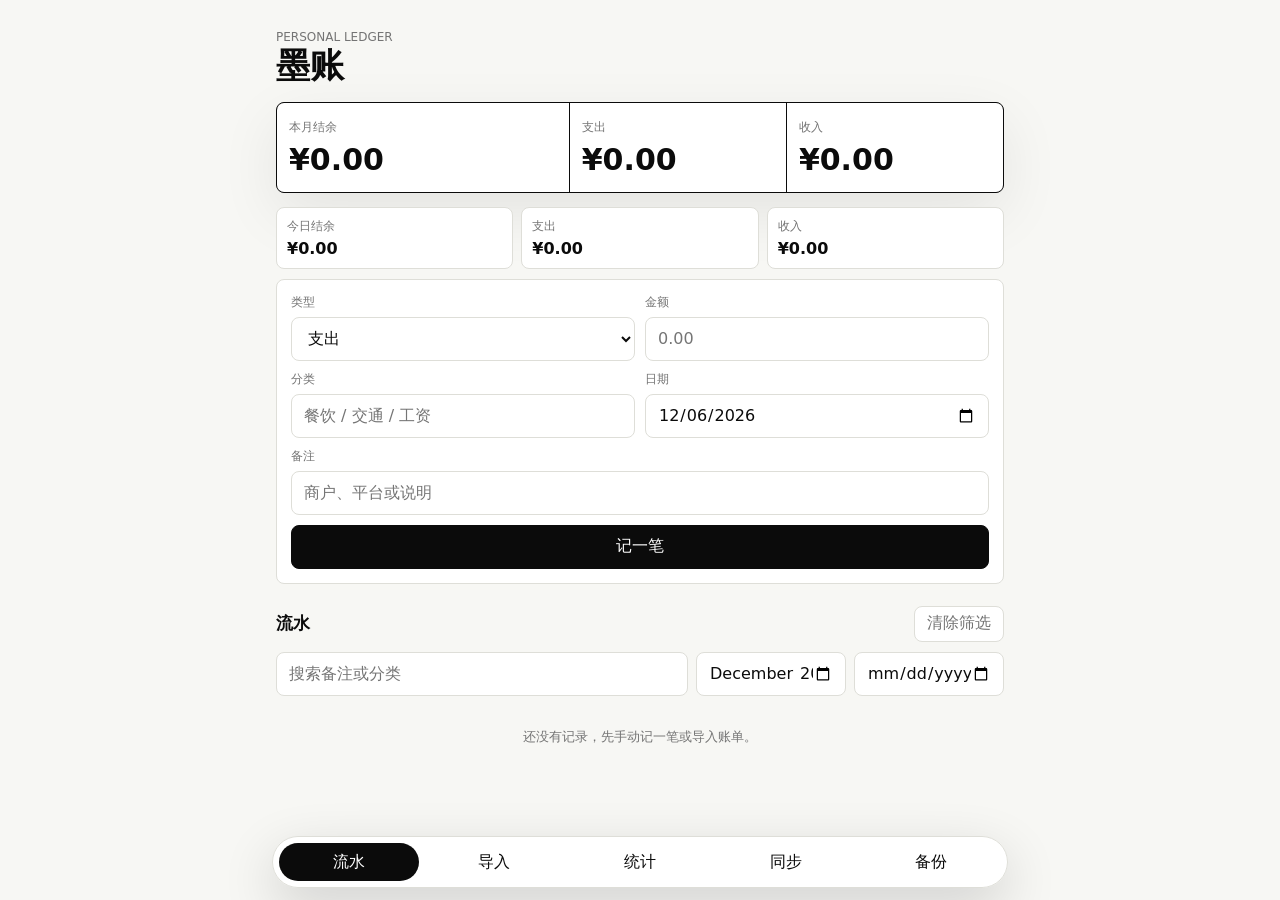
==== index.html @ 73575905 "Improve Supabase sync diagnostics" ====
<!doctype html>
<html lang="zh-CN">
  <head>
    <meta charset="utf-8" />
    <meta name="viewport" content="width=device-width, initial-scale=1, viewport-fit=cover" />
    <meta name="theme-color" content="#0b0b0b" />
    <meta name="apple-mobile-web-app-capable" content="yes" />
    <meta name="apple-mobile-web-app-title" content="墨账" />
    <meta name="apple-mobile-web-app-status-bar-style" content="black-translucent" />
    <title>墨账</title>
    <link rel="manifest" href="manifest.webmanifest" />
    <link rel="stylesheet" href="styles.css" />
  </head>
  <body>
    <main class="shell">
      <header class="topbar">
        <div>
          <p class="eyebrow">Personal Ledger</p>
          <h1>墨账</h1>
        </div>
        <button class="icon-button" id="installButton" type="button" hidden aria-label="安装到主屏幕">
          <span aria-hidden="true">＋</span>
        </button>
      </header>

      <section class="summary" aria-label="本月汇总">
        <div>
          <p>本月结余</p>
          <strong id="monthBalance">¥0.00</strong>
        </div>
        <div>
          <p>支出</p>
          <strong id="monthExpense">¥0.00</strong>
        </div>
        <div>
          <p>收入</p>
          <strong id="monthIncome">¥0.00</strong>
        </div>
      </section>

      <nav class="tabs" aria-label="页面切换">
        <button class="tab is-active" data-view="records" type="button">流水</button>
        <button class="tab" data-view="import" type="button">导入</button>
        <button class="tab" data-view="stats" type="button">统计</button>
        <button class="tab" data-view="sync" type="button">同步</button>
        <button class="tab" data-view="settings" type="button">备份</button>
      </nav>

      <section class="view is-active" id="recordsView">
        <section class="daily-summary home-daily" aria-label="今日汇总">
          <div>
            <span>今日结余</span>
            <strong id="dayBalance">¥0.00</strong>
          </div>
          <div>
            <span>支出</span>
            <strong id="dayExpense">¥0.00</strong>
          </div>
          <div>
            <span>收入</span>
            <strong id="dayIncome">¥0.00</strong>
          </div>
        </section>

        <form class="entry-form" id="entryForm">
          <label>
            <span>类型</span>
            <select id="typeInput">
              <option value="expense">支出</option>
              <option value="income">收入</option>
            </select>
          </label>
          <label>
            <span>金额</span>
            <input id="amountInput" inputmode="decimal" placeholder="0.00" required />
          </label>
          <label>
            <span>分类</span>
            <input id="categoryInput" placeholder="餐饮 / 交通 / 工资" required />
          </label>
          <label>
            <span>日期</span>
            <input id="dateInput" type="date" required />
          </label>
          <label class="wide">
            <span>备注</span>
            <input id="noteInput" placeholder="商户、平台或说明" />
          </label>
          <button class="primary wide" id="saveRecordButton" type="submit">记一笔</button>
          <button class="secondary wide" id="cancelEditButton" type="button" hidden>取消修改</button>
        </form>

        <div class="section-head">
          <h2>流水</h2>
          <button class="text-button" id="clearFiltersButton" type="button">清除筛选</button>
        </div>
        <div class="filters">
          <input id="searchInput" placeholder="搜索备注或分类" />
          <input id="monthInput" type="month" />
          <input id="dayInput" type="date" aria-label="按日筛选" />
        </div>
        <ol class="records" id="recordsList"></ol>
        <p class="empty" id="recordsEmpty">还没有记录，先手动记一笔或导入账单。</p>
      </section>

      <section class="view" id="importView">
        <div class="import-box">
          <input id="fileInput" type="file" accept=".csv,.txt,.tsv,.xlsx,text/csv,text/plain,application/vnd.openxmlformats-officedocument.spreadsheetml.sheet" />
          <div class="dropzone" id="dropzone">
            <strong>选择或拖入账单文件</strong>
            <span>支持支付宝、微信、银行 CSV/TXT/XLSX 的常见字段；导入前可预览和取消勾选。</span>
          </div>
          <textarea id="pasteInput" rows="7" placeholder="也可以直接粘贴账单文本，每行一条流水"></textarea>
          <button class="primary" id="parseButton" type="button">解析账单</button>
        </div>

        <div class="section-head">
          <h2>待导入</h2>
          <button class="text-button" id="importSelectedButton" type="button" disabled>导入选中</button>
        </div>
        <ol class="records preview" id="previewList"></ol>
        <p class="empty" id="previewEmpty">解析后会在这里显示自动识别结果。</p>
      </section>

      <section class="view" id="statsView">
        <div class="chart" id="categoryChart"></div>
        <div class="section-head">
          <h2>分类排行</h2>
        </div>
        <ol class="rank-list" id="rankList"></ol>
        <p class="empty" id="statsEmpty">本月还没有支出数据。</p>
      </section>

      <section class="view" id="syncView">
        <div class="sync-status" id="syncStatus">未连接云同步</div>
        <form class="entry-form" id="cloudConfigForm">
          <label class="wide">
            <span>Supabase Project URL</span>
            <input id="supabaseUrlInput" placeholder="https://xxxx.supabase.co" autocomplete="off" />
          </label>
          <label class="wide">
            <span>Supabase anon public key</span>
            <input id="supabaseKeyInput" placeholder="eyJhbGciOi..." autocomplete="off" />
          </label>
          <button class="primary wide" type="submit">保存云配置</button>
          <button class="secondary wide" data-sync-action="check" type="button">检查云配置</button>
        </form>

        <form class="entry-form sync-form" id="authForm">
          <label class="wide">
            <span>邮箱</span>
            <input id="emailInput" type="email" placeholder="you@example.com" autocomplete="email" />
          </label>
          <label class="wide">
            <span>密码</span>
            <input id="passwordInput" type="password" placeholder="至少 6 位" autocomplete="current-password" />
          </label>
          <button class="primary" id="signInButton" data-sync-action="signin" type="button">登录</button>
          <button class="secondary" id="signUpButton" data-sync-action="signup" type="button">注册</button>
          <button class="secondary wide" id="signOutButton" data-sync-action="signout" type="button">退出登录</button>
        </form>

        <div class="backup-grid">
          <button class="primary" id="syncNowButton" data-sync-action="sync" type="button">立即同步</button>
          <button class="secondary" id="pullCloudButton" data-sync-action="pull" type="button">从云端恢复</button>
        </div>
        <p class="hint">长期使用建议开启云同步。数据会先保存在本机，再上传到你的 Supabase 数据库；离线记录会在下次联网后同步。</p>
      </section>

      <section class="view" id="settingsView">
        <div class="backup-grid">
          <button class="primary" id="exportButton" type="button">导出 JSON 备份</button>
          <label class="secondary-file">
            <span>导入 JSON 备份</span>
            <input id="backupInput" type="file" accept="application/json,.json" />
          </label>
          <button class="danger" id="wipeButton" type="button">清空本地数据</button>
        </div>
        <p class="hint">即使开启云同步，也建议偶尔导出 JSON 备份，多一份自己握在手里的保险。</p>
      </section>
    </main>

    <template id="recordTemplate">
      <li class="record">
        <label class="check-wrap" hidden>
          <input type="checkbox" checked />
        </label>
        <div class="record-main">
          <strong></strong>
          <span></span>
        </div>
        <div class="record-side">
          <b></b>
          <small></small>
        </div>
        <button class="edit-button" type="button" aria-label="编辑记录">编辑</button>
        <button class="delete-button" type="button" aria-label="删除记录">×</button>
      </li>
    </template>

    <script src="app.js" defer></script>
  </body>
</html>
---- styles.css ----
:root {
  color-scheme: light;
  --bg: #f7f7f4;
  --panel: #ffffff;
  --ink: #0b0b0b;
  --muted: #747474;
  --line: #deded8;
  --soft: #eeeeea;
  --danger: #9d1d1d;
  --income: #166534;
  --shadow: 0 20px 60px rgba(0, 0, 0, 0.08);
}

* {
  box-sizing: border-box;
}

body {
  margin: 0;
  min-height: 100vh;
  background: var(--bg);
  color: var(--ink);
  font-family: ui-sans-serif, system-ui, -apple-system, BlinkMacSystemFont, "Segoe UI", sans-serif;
  letter-spacing: 0;
}

button,
input,
select,
textarea {
  font: inherit;
}

button {
  cursor: pointer;
}

.shell {
  width: min(100%, 760px);
  margin: 0 auto;
  padding: max(18px, env(safe-area-inset-top)) 16px max(92px, env(safe-area-inset-bottom));
}

.topbar {
  display: flex;
  align-items: center;
  justify-content: space-between;
  padding: 12px 0 20px;
}

.eyebrow {
  margin: 0 0 4px;
  color: var(--muted);
  font-size: 12px;
  text-transform: uppercase;
}

h1,
h2,
p {
  margin: 0;
}

h1 {
  font-size: 34px;
  line-height: 1;
  font-weight: 800;
}

h2 {
  font-size: 17px;
}

.icon-button {
  width: 44px;
  height: 44px;
  border: 1px solid var(--ink);
  border-radius: 50%;
  background: var(--ink);
  color: white;
  font-size: 28px;
  line-height: 1;
}

.summary {
  display: grid;
  grid-template-columns: 1.35fr 1fr 1fr;
  gap: 1px;
  overflow: hidden;
  border: 1px solid var(--ink);
  border-radius: 8px;
  background: var(--ink);
  box-shadow: var(--shadow);
}

.summary div {
  min-width: 0;
  padding: 16px 12px;
  background: var(--panel);
}

.summary p {
  color: var(--muted);
  font-size: 12px;
}

.summary strong {
  display: block;
  margin-top: 8px;
  font-size: clamp(18px, 5vw, 30px);
  line-height: 1.05;
  overflow-wrap: anywhere;
}

.tabs {
  display: grid;
  grid-template-columns: repeat(5, 1fr);
  gap: 6px;
  position: fixed;
  left: 50%;
  bottom: max(12px, env(safe-area-inset-bottom));
  z-index: 10;
  width: min(calc(100% - 24px), 736px);
  margin: 0;
  padding: 6px;
  border: 1px solid var(--line);
  border-radius: 999px;
  background: rgba(255, 255, 255, 0.92);
  box-shadow: 0 18px 54px rgba(0, 0, 0, 0.16);
  transform: translateX(-50%);
  backdrop-filter: blur(18px);
}

.tab,
.primary,
.secondary,
.text-button,
.danger,
.secondary-file {
  min-height: 44px;
  border-radius: 8px;
  border: 1px solid var(--ink);
  background: var(--panel);
  color: var(--ink);
}

.tab {
  min-height: 38px;
  border: 0;
  border-radius: 999px;
}

.tab.is-active,
.primary {
  background: var(--ink);
  color: white;
}

.secondary {
  background: var(--panel);
}

.danger {
  color: var(--danger);
  border-color: var(--danger);
}

.view {
  display: none;
}

.view.is-active {
  display: block;
}

.entry-form,
.import-box,
.backup-grid {
  display: grid;
  gap: 10px;
  padding: 14px;
  border: 1px solid var(--line);
  border-radius: 8px;
  background: var(--panel);
}

.entry-form {
  grid-template-columns: repeat(2, minmax(0, 1fr));
}

label {
  display: grid;
  gap: 6px;
}

label span {
  color: var(--muted);
  font-size: 12px;
}

input,
select,
textarea {
  width: 100%;
  min-height: 44px;
  border: 1px solid var(--line);
  border-radius: 8px;
  background: #fff;
  color: var(--ink);
  padding: 10px 12px;
  outline: none;
}

textarea {
  min-height: 132px;
  resize: vertical;
}

input:focus,
select:focus,
textarea:focus {
  border-color: var(--ink);
}

.wide {
  grid-column: 1 / -1;
}

.section-head {
  display: flex;
  align-items: center;
  justify-content: space-between;
  gap: 12px;
  margin: 22px 0 10px;
}

.text-button {
  min-height: 36px;
  padding: 0 12px;
  border-color: var(--line);
  color: var(--muted);
}

.filters {
  display: grid;
  grid-template-columns: 1fr 150px 150px;
  gap: 8px;
  margin-bottom: 10px;
}

.daily-summary {
  display: grid;
  grid-template-columns: repeat(3, 1fr);
  gap: 8px;
  margin-bottom: 10px;
}

.home-daily {
  margin-top: 14px;
}

.daily-summary div {
  min-width: 0;
  padding: 10px;
  border: 1px solid var(--line);
  border-radius: 8px;
  background: var(--panel);
}

.daily-summary span {
  display: block;
  color: var(--muted);
  font-size: 12px;
}

.daily-summary strong {
  display: block;
  margin-top: 4px;
  overflow-wrap: anywhere;
  font-size: 16px;
}

.records,
.rank-list {
  display: grid;
  gap: 8px;
  padding: 0;
  margin: 0;
  list-style: none;
}

.day-group {
  display: grid;
  gap: 8px;
}

.day-heading {
  display: flex;
  align-items: center;
  justify-content: space-between;
  padding: 12px 4px 4px;
  color: var(--muted);
  font-size: 13px;
}

.day-heading strong {
  color: var(--ink);
  font-size: 16px;
}

.day-heading span {
  white-space: nowrap;
}

.day-records {
  display: grid;
  gap: 1px;
  overflow: hidden;
  padding: 0;
  margin: 0;
  border: 1px solid var(--line);
  border-radius: 8px;
  background: var(--line);
  list-style: none;
}

.record {
  display: grid;
  grid-template-columns: auto minmax(0, 1fr) auto auto auto;
  align-items: center;
  gap: 10px;
  min-height: 66px;
  padding: 10px;
  border: 0;
  border-radius: 0;
  background: var(--panel);
}

.record-main,
.record-side {
  display: grid;
  gap: 4px;
  min-width: 0;
}

.record-main strong,
.record-main span {
  overflow: hidden;
  text-overflow: ellipsis;
  white-space: nowrap;
}

.record-main span,
.record-side small,
.empty,
.hint {
  color: var(--muted);
  font-size: 13px;
}

.record-side {
  text-align: right;
}

.record-side b.expense {
  color: var(--ink);
}

.record-side b.income {
  color: var(--income);
}

.delete-button {
  width: 34px;
  height: 34px;
  border: 1px solid var(--line);
  border-radius: 50%;
  background: var(--soft);
  color: var(--muted);
  font-size: 20px;
}

.edit-button {
  min-width: 44px;
  height: 34px;
  border: 1px solid var(--line);
  border-radius: 999px;
  background: var(--panel);
  color: var(--muted);
  font-size: 13px;
}

.check-wrap {
  display: block;
}

.check-wrap input {
  width: 22px;
  min-height: 22px;
}

.empty {
  display: none;
  padding: 22px 6px;
  text-align: center;
}

.empty.is-visible {
  display: block;
}

.dropzone {
  display: grid;
  gap: 6px;
  min-height: 96px;
  place-items: center;
  padding: 18px;
  border: 1px dashed var(--ink);
  border-radius: 8px;
  text-align: center;
}

.dropzone span {
  color: var(--muted);
  font-size: 13px;
}

.chart {
  display: grid;
  gap: 8px;
  padding: 14px;
  border: 1px solid var(--line);
  border-radius: 8px;
  background: var(--panel);
}

.bar {
  display: grid;
  grid-template-columns: 86px 1fr 78px;
  align-items: center;
  gap: 10px;
  min-height: 28px;
  font-size: 13px;
}

.bar-track {
  height: 10px;
  overflow: hidden;
  border-radius: 999px;
  background: var(--soft);
}

.bar-fill {
  height: 100%;
  border-radius: inherit;
  background: var(--ink);
}

.rank-list li {
  display: flex;
  justify-content: space-between;
  gap: 12px;
  padding: 12px;
  border: 1px solid var(--line);
  border-radius: 8px;
  background: var(--panel);
}

.secondary-file {
  display: grid;
  place-items: center;
  text-align: center;
}

.secondary-file input {
  display: none;
}

.hint {
  margin-top: 12px;
  line-height: 1.7;
}

.sync-status {
  margin-bottom: 12px;
  padding: 12px;
  border: 1px solid var(--line);
  border-radius: 8px;
  background: var(--panel);
  color: var(--muted);
  font-size: 13px;
  line-height: 1.5;
}

.sync-status.is-ok {
  color: var(--income);
  border-color: rgba(22, 101, 52, 0.35);
}

.sync-status.is-error {
  color: var(--danger);
  border-color: rgba(157, 29, 29, 0.35);
}

.sync-form {
  margin-top: 10px;
}

@media (max-width: 560px) {
  .shell {
    padding-left: 12px;
    padding-right: 12px;
  }

  .summary {
    grid-template-columns: 1fr;
  }

  .entry-form,
  .filters {
    grid-template-columns: 1fr;
  }

  .daily-summary {
    grid-template-columns: 1fr;
  }

  .tabs {
    gap: 4px;
  }

  .tab {
    padding: 0 4px;
    font-size: 13px;
  }

  .record {
    grid-template-columns: auto minmax(0, 1fr) auto auto;
  }

  .record-side {
    grid-column: 2 / 3;
    grid-row: 2;
    text-align: left;
  }

  .delete-button {
    grid-column: 4;
    grid-row: 1 / 3;
  }
}
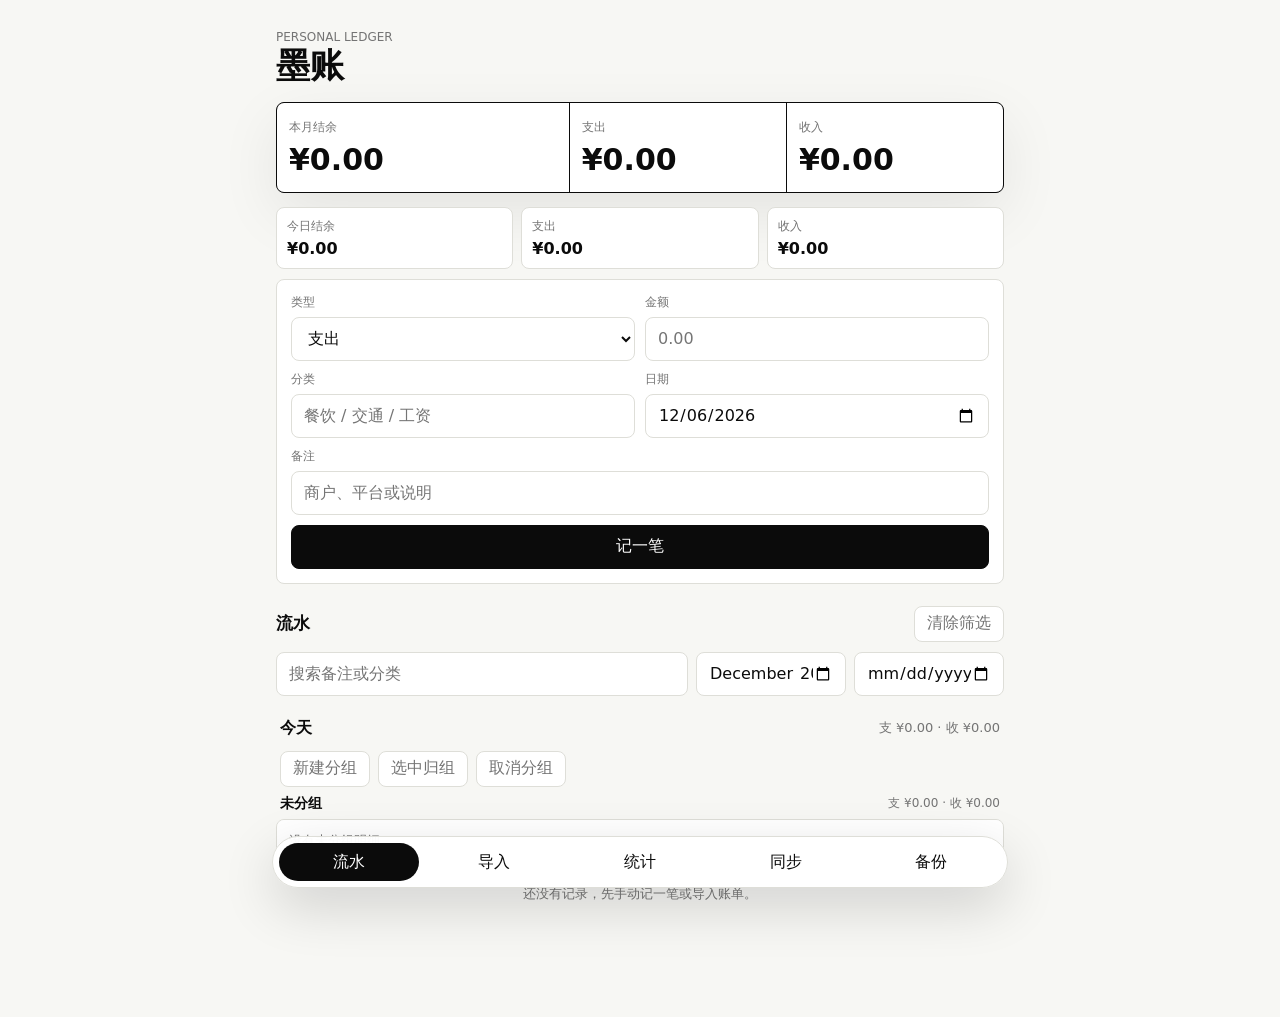
==== commit 6f3e604a: "Force fresh PWA assets" ====
--- a/index.html
+++ b/index.html
@@ -9,7 +9,7 @@
     <meta name="apple-mobile-web-app-status-bar-style" content="black-translucent" />
     <title>墨账</title>
     <link rel="manifest" href="manifest.webmanifest" />
-    <link rel="stylesheet" href="styles.css" />
+    <link rel="stylesheet" href="styles.css?v=11" />
   </head>
   <body>
     <main class="shell">
@@ -198,6 +198,6 @@
       </li>
     </template>
 
-    <script src="app.js" defer></script>
+    <script src="app.js?v=11" defer></script>
   </body>
 </html>
--- a/styles.css
+++ b/styles.css
@@ -312,6 +312,58 @@
   white-space: nowrap;
 }
 
+.day-toolbar {
+  display: flex;
+  gap: 8px;
+  overflow-x: auto;
+  padding: 0 4px;
+}
+
+.day-toolbar .text-button {
+  flex: 0 0 auto;
+}
+
+.day-sections {
+  display: grid;
+  gap: 10px;
+}
+
+.record-section {
+  display: grid;
+  gap: 6px;
+}
+
+.record-section-head {
+  display: flex;
+  align-items: center;
+  justify-content: space-between;
+  gap: 10px;
+  padding: 0 4px;
+}
+
+.record-section-head strong {
+  font-size: 14px;
+}
+
+.record-section-tools {
+  display: flex;
+  align-items: center;
+  gap: 8px;
+  color: var(--muted);
+  font-size: 12px;
+  white-space: nowrap;
+}
+
+.record-section-tools .text-button {
+  min-height: 30px;
+  padding: 0 10px;
+}
+
+.record-section.is-grouped .day-records {
+  border-style: dashed;
+  background: #d8d8d2;
+}
+
 .day-records {
   display: grid;
   gap: 1px;
@@ -322,6 +374,13 @@
   border-radius: 8px;
   background: var(--line);
   list-style: none;
+}
+
+.section-empty {
+  padding: 12px;
+  background: var(--panel);
+  color: var(--muted);
+  font-size: 13px;
 }
 
 .record {
@@ -535,7 +594,7 @@
   }
 
   .record {
-    grid-template-columns: auto minmax(0, 1fr) auto auto;
+    grid-template-columns: auto minmax(0, 1fr) auto auto auto;
   }
 
   .record-side {
@@ -545,7 +604,7 @@
   }
 
   .delete-button {
-    grid-column: 4;
+    grid-column: 5;
     grid-row: 1 / 3;
   }
 }
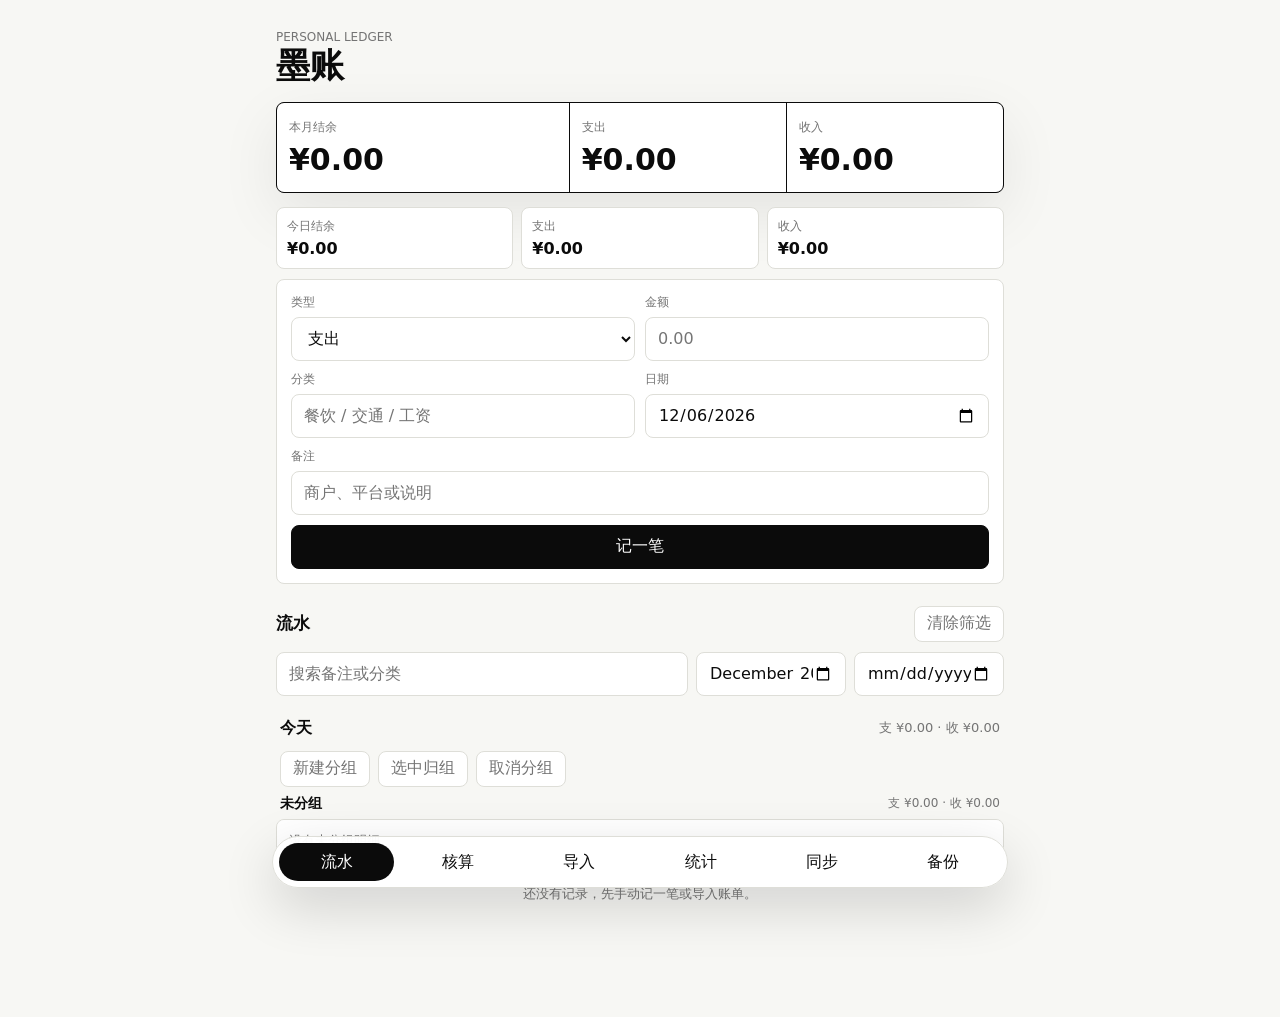
==== commit 31d45dee: "Add product cost calculator" ====
--- a/index.html
+++ b/index.html
@@ -9,7 +9,7 @@
     <meta name="apple-mobile-web-app-status-bar-style" content="black-translucent" />
     <title>墨账</title>
     <link rel="manifest" href="manifest.webmanifest" />
-    <link rel="stylesheet" href="styles.css?v=11" />
+    <link rel="stylesheet" href="styles.css?v=17" />
   </head>
   <body>
     <main class="shell">
@@ -40,6 +40,7 @@
 
       <nav class="tabs" aria-label="页面切换">
         <button class="tab is-active" data-view="records" type="button">流水</button>
+        <button class="tab" data-view="products" type="button">核算</button>
         <button class="tab" data-view="import" type="button">导入</button>
         <button class="tab" data-view="stats" type="button">统计</button>
         <button class="tab" data-view="sync" type="button">同步</button>
@@ -101,6 +102,50 @@
         </div>
         <ol class="records" id="recordsList"></ol>
         <p class="empty" id="recordsEmpty">还没有记录，先手动记一笔或导入账单。</p>
+      </section>
+
+      <section class="view" id="productsView">
+        <form class="entry-form" id="productForm">
+          <label>
+            <span>商品名称</span>
+            <input id="productNameInput" placeholder="鸡胸肉 / 咖啡豆" />
+          </label>
+          <label>
+            <span>商品来源</span>
+            <input id="productSourceInput" placeholder="京东 / 超市 / 微信" required />
+          </label>
+          <label>
+            <span>价格</span>
+            <input id="productPriceInput" inputmode="decimal" placeholder="0.00" required />
+          </label>
+          <label>
+            <span>规格数量</span>
+            <input id="productSpecAmountInput" inputmode="decimal" placeholder="500" required />
+          </label>
+          <label>
+            <span>规格单位</span>
+            <input id="productSpecUnitInput" placeholder="g / 个 / 斤 / 瓶" required />
+          </label>
+          <label>
+            <span>分成几份</span>
+            <input id="productPortionsInput" inputmode="numeric" placeholder="5" required />
+          </label>
+          <label>
+            <span>填入日期</span>
+            <input id="productDateInput" type="date" required />
+          </label>
+          <label>
+            <span>填入分类</span>
+            <input id="productCategoryInput" placeholder="餐饮 / 日用" required />
+          </label>
+          <button class="primary wide" type="submit">保存核算</button>
+        </form>
+
+        <div class="section-head">
+          <h2>商品核算</h2>
+        </div>
+        <ol class="product-list" id="productList"></ol>
+        <p class="empty" id="productEmpty">还没有商品核算，先添加一个常买商品。</p>
       </section>
 
       <section class="view" id="importView">
@@ -198,6 +243,6 @@
       </li>
     </template>
 
-    <script src="app.js?v=11" defer></script>
+    <script src="app.js?v=17" defer></script>
   </body>
 </html>
--- a/styles.css
+++ b/styles.css
@@ -114,7 +114,7 @@
 
 .tabs {
   display: grid;
-  grid-template-columns: repeat(5, 1fr);
+  grid-template-columns: repeat(6, 1fr);
   gap: 6px;
   position: fixed;
   left: 50%;
@@ -281,7 +281,8 @@
 }
 
 .records,
-.rank-list {
+.rank-list,
+.product-list {
   display: grid;
   gap: 8px;
   padding: 0;
@@ -525,6 +526,73 @@
   background: var(--panel);
 }
 
+.product-card {
+  display: grid;
+  gap: 12px;
+  padding: 14px;
+  border: 1px solid var(--line);
+  border-radius: 8px;
+  background: var(--panel);
+}
+
+.product-card-head,
+.product-card-actions {
+  display: flex;
+  align-items: center;
+  justify-content: space-between;
+  gap: 10px;
+}
+
+.product-card-head div {
+  min-width: 0;
+}
+
+.product-card-head strong,
+.product-card-head span {
+  display: block;
+  overflow: hidden;
+  text-overflow: ellipsis;
+  white-space: nowrap;
+}
+
+.product-card-head span,
+.product-meta {
+  color: var(--muted);
+  font-size: 13px;
+}
+
+.product-price {
+  font-size: 20px;
+  font-weight: 800;
+  white-space: nowrap;
+}
+
+.product-metrics {
+  display: grid;
+  grid-template-columns: repeat(2, 1fr);
+  gap: 8px;
+}
+
+.product-metrics div {
+  min-width: 0;
+  padding: 10px;
+  border: 1px solid var(--line);
+  border-radius: 8px;
+  background: var(--bg);
+}
+
+.product-metrics span {
+  display: block;
+  color: var(--muted);
+  font-size: 12px;
+}
+
+.product-metrics strong {
+  display: block;
+  margin-top: 4px;
+  overflow-wrap: anywhere;
+}
+
 .secondary-file {
   display: grid;
   place-items: center;
@@ -590,7 +658,7 @@
 
   .tab {
     padding: 0 4px;
-    font-size: 13px;
+    font-size: 12px;
   }
 
   .record {
@@ -603,6 +671,17 @@
     text-align: left;
   }
 
+  .product-card-head,
+  .product-card-actions,
+  .product-metrics {
+    grid-template-columns: 1fr;
+  }
+
+  .product-card-head,
+  .product-card-actions {
+    display: grid;
+  }
+
   .delete-button {
     grid-column: 5;
     grid-row: 1 / 3;
